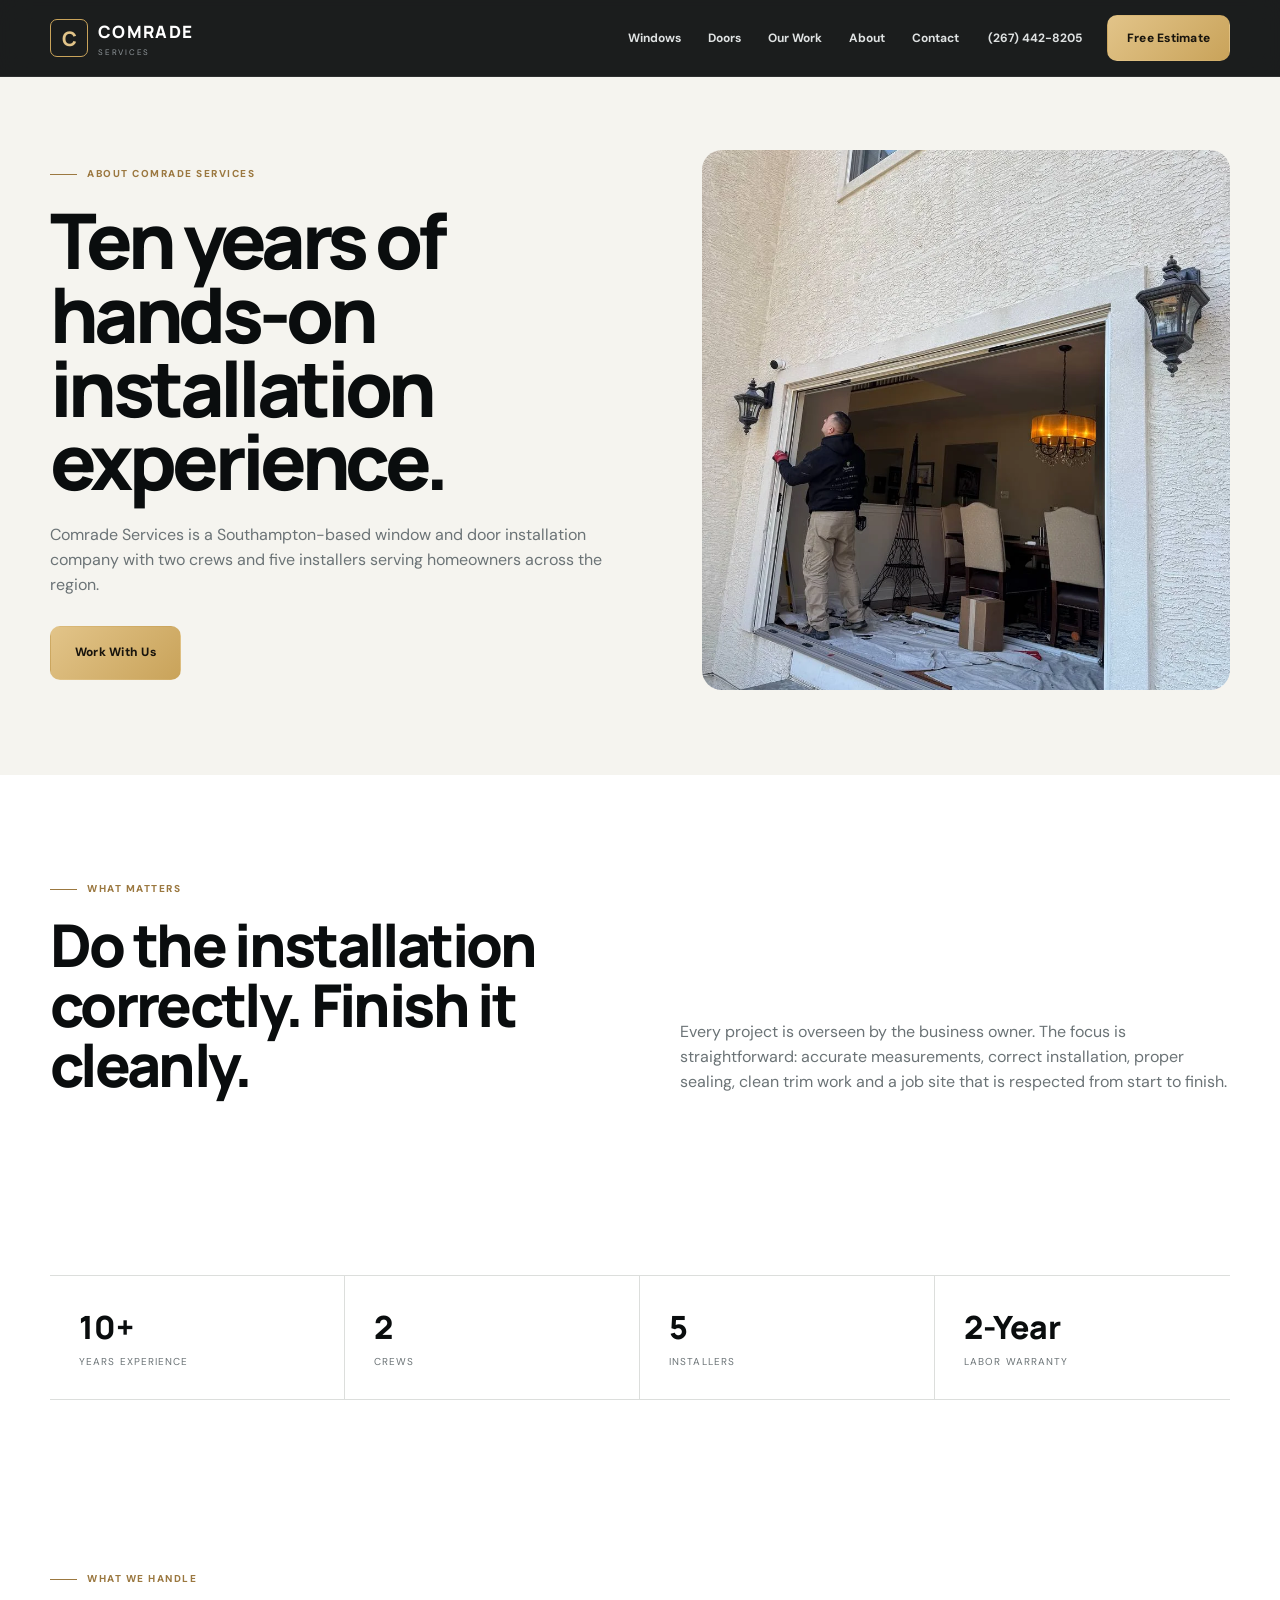
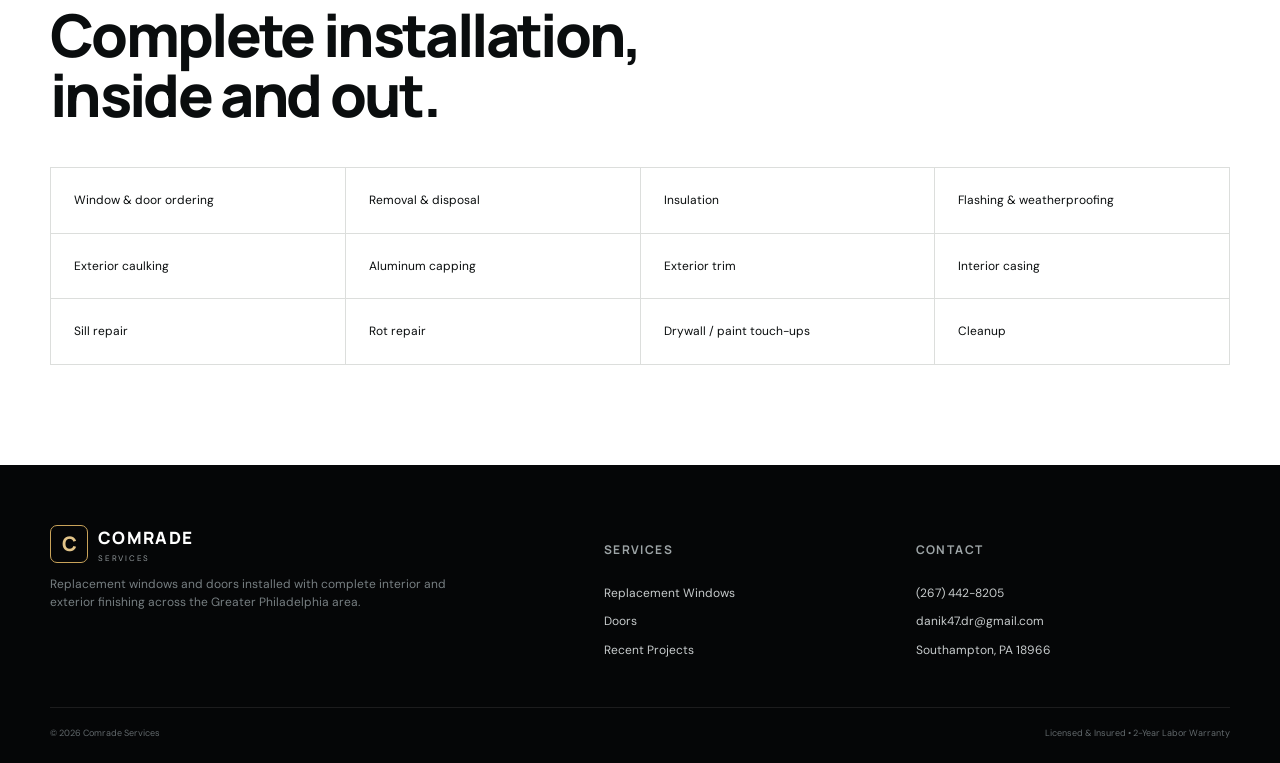
==== about.html @ f7e67348 "first commit" ====
<!doctype html>
<html lang="en">

<head>
    <meta charset="utf-8">
    <meta name="viewport" content="width=device-width,initial-scale=1">
    <title>About Comrade Services | Windows & Doors</title>
    <meta name="description"
        content="Learn about Comrade Services, a licensed and insured window and door installer based in Southampton, Pennsylvania.">
    <link rel="preconnect" href="https://fonts.googleapis.com">
    <link rel="preconnect" href="https://fonts.gstatic.com" crossorigin>
    <link
        href="https://fonts.googleapis.com/css2?family=DM+Sans:wght@400;500;600;700&family=Manrope:wght@500;600;700;800&display=swap"
        rel="stylesheet">
    <link rel="stylesheet" href="styles.css">
</head>

<body>
    <header class="site-header">
        <div class="container nav-wrap"><a class="brand" href="index.html"><span
                    class="brand-mark">C</span><span><strong>COMRADE</strong><small>SERVICES</small></span></a>
            <nav class="desktop-nav"><a href="windows.html">Windows</a><a href="doors.html">Doors</a><a
                    href="gallery.html">Our Work</a><a href="about.html">About</a><a href="contact.html">Contact</a>
            </nav><a class="header-phone" href="tel:+12674428205">(267) 442-8205</a><a
                class="btn btn-primary header-cta" href="contact.html">Free Estimate</a><button class="menu-btn"
                aria-label="Open menu"><span></span><span></span></button>
        </div>
        <div class="mobile-nav"><a href="windows.html">Windows</a><a href="doors.html">Doors</a><a
                href="gallery.html">Our Work</a><a href="about.html">About</a><a href="contact.html">Contact</a><a
                href="tel:+12674428205">Call (267) 442-8205</a></div>
    </header>
    <main>
        <section class="page-hero about-hero">
            <div class="container page-hero-grid">
                <div><span class="kicker">About Comrade Services</span>
                    <h1>Ten years of hands-on installation experience.</h1>
                    <p>Comrade Services is a Southampton-based window and door installation company with two crews and
                        five installers serving homeowners across the region.</p><a class="btn btn-primary btn-lg"
                        href="contact.html">Work With Us</a>
                </div><img src="assets/images/crew.webp" alt="Window installer working on a project">
            </div>
        </section>
        <section class="section">
            <div class="container split-head">
                <div><span class="kicker">What Matters</span>
                    <h2>Do the installation correctly. Finish it cleanly.</h2>
                </div>
                <div>
                    <p>Every project is overseen by the business owner. The focus is straightforward: accurate
                        measurements, correct installation, proper sealing, clean trim work and a job site that is
                        respected from start to finish.</p>
                </div>
            </div>
        </section>
        <section class="section stats">
            <div class="container stat-grid">
                <div><strong>10+</strong><span>Years Experience</span></div>
                <div><strong>2</strong><span>Crews</span></div>
                <div><strong>5</strong><span>Installers</span></div>
                <div><strong>2-Year</strong><span>Labor Warranty</span></div>
            </div>
        </section>
        <section class="section">
            <div class="container">
                <div class="section-head"><span class="kicker">What We Handle</span>
                    <h2>Complete installation, inside and out.</h2>
                </div>
                <div class="feature-list darktext"><span>Window & door ordering</span><span>Removal &
                        disposal</span><span>Insulation</span><span>Flashing & weatherproofing</span><span>Exterior
                        caulking</span><span>Aluminum capping</span><span>Exterior trim</span><span>Interior
                        casing</span><span>Sill repair</span><span>Rot repair</span><span>Drywall / paint
                        touch-ups</span><span>Cleanup</span></div>
            </div>
        </section>
    </main>
    <footer class="footer">
        <div class="container footer-grid">
            <div><a class="brand" href="index.html"><span
                        class="brand-mark">C</span><span><strong>COMRADE</strong><small>SERVICES</small></span></a>
                <p>Replacement windows and doors installed with complete interior and exterior finishing across the
                    Greater Philadelphia area.</p>
            </div>
            <div>
                <h4>Services</h4><a href="windows.html">Replacement Windows</a><a href="doors.html">Doors</a><a
                    href="gallery.html">Recent Projects</a>
            </div>
            <div>
                <h4>Contact</h4><a href="tel:+12674428205">(267) 442-8205</a><a
                    href="mailto:danik47.dr@gmail.com">danik47.dr@gmail.com</a><span>Southampton, PA 18966</span>
            </div>
        </div>
        <div class="container footer-bottom"><span>© <span data-year></span> Comrade Services</span><span>Licensed &
                Insured • 2-Year Labor Warranty</span></div>
    </footer>
    <script src="script.js"></script>
</body>

</html>
---- styles.css ----
:root {
    --ink: #0a0d0e;
    --ink2: #14191b;
    --paper: #f5f4ef;
    --white: #fff;
    --muted: #6b7376;
    --line: #dcdedc;
    --accent: #c9a35a;
    --accent2: #e2c489;
    --radius: 18px
}

* {
    box-sizing: border-box
}

html {
    scroll-behavior: smooth
}

body {
    margin: 0;
    font-family: "DM Sans", sans-serif;
    color: var(--ink);
    background: white;
    line-height: 1.55
}

img {
    display: block;
    width: 100%;
    height: auto
}

a {
    text-decoration: none;
    color: inherit
}

.container {
    width: min(1180px, calc(100% - 40px));
    margin: auto
}

.site-header {
    position: fixed;
    z-index: 50;
    top: 0;
    left: 0;
    right: 0;
    background: rgba(8, 10, 11, .92);
    backdrop-filter: blur(14px);
    border-bottom: 1px solid rgba(255, 255, 255, .08)
}

.nav-wrap {
    height: 76px;
    display: flex;
    align-items: center;
    gap: 25px
}

.brand {
    display: flex;
    gap: 10px;
    align-items: center;
    color: #fff;
    line-height: 1
}

.brand-mark {
    width: 38px;
    height: 38px;
    border: 1px solid var(--accent);
    display: grid;
    place-items: center;
    font: 800 20px Manrope;
    border-radius: 7px;
    color: var(--accent2)
}

.brand strong {
    display: block;
    font: 800 17px Manrope;
    letter-spacing: .08em
}

.brand small {
    display: block;
    font-size: 8px;
    letter-spacing: .22em;
    color: #92999c;
    margin-top: 5px
}

.desktop-nav {
    display: flex;
    gap: 27px;
    margin-left: auto
}

.desktop-nav a,
.header-phone {
    font-size: 12px;
    color: #dfe2e2;
    font-weight: 700
}

.desktop-nav a:hover {
    color: var(--accent2)
}

.header-phone {
    margin-left: 4px
}

.btn {
    display: inline-flex;
    align-items: center;
    justify-content: center;
    border-radius: 10px;
    min-height: 46px;
    padding: 0 19px;
    border: 1px solid transparent;
    font-size: 12px;
    font-weight: 800;
    letter-spacing: .02em;
    transition: .2s
}

.btn:hover {
    transform: translateY(-2px)
}

.btn-primary {
    background: linear-gradient(135deg, var(--accent2), var(--accent));
    color: #18140d
}

.btn-dark {
    background: var(--ink);
    color: #fff
}

.btn-ghost {
    border-color: rgba(255, 255, 255, .32);
    color: white;
    background: rgba(255, 255, 255, .04)
}

.btn-lg {
    min-height: 54px;
    padding: 0 24px
}

.menu-btn,
.mobile-nav {
    display: none
}

.hero {
    position: relative;
    min-height: 790px;
    display: flex;
    align-items: center;
    color: #fff;
    padding-top: 76px;
    overflow: hidden
}

.hero-bg,
.hero-shade {
    position: absolute;
    inset: 0
}

.hero-bg img {
    height: 100%;
    object-fit: cover
}

.hero-shade {
    background: linear-gradient(90deg, rgba(5, 7, 8, .91) 0%, rgba(5, 7, 8, .76) 43%, rgba(5, 7, 8, .20) 72%, rgba(5, 7, 8, .08))
}

.hero-content {
    position: relative;
    z-index: 2
}

.hero-content {
    padding-top: 45px
}

.kicker {
    text-transform: uppercase;
    letter-spacing: .15em;
    font-size: 10px;
    font-weight: 800;
    color: #9b7840
}

.kicker.light {
    color: var(--accent2)
}

.kicker:before {
    content: "";
    display: inline-block;
    width: 27px;
    height: 1px;
    background: currentColor;
    vertical-align: middle;
    margin-right: 10px
}

.hero h1,
.page-hero h1,
.simple-hero h1,
.contact-hero h1 {
    font: 800 clamp(52px, 7vw, 88px)/.96 Manrope;
    margin: 18px 0 25px;
    letter-spacing: -.06em;
    max-width: 780px
}

.hero h1 em {
    font-family: Georgia, serif;
    font-weight: 400;
    color: #efd9ad
}

.hero-content>p {
    max-width: 660px;
    font-size: 18px;
    color: #c3c8ca
}

.hero-actions {
    display: flex;
    gap: 12px;
    flex-wrap: wrap;
    margin-top: 32px
}

.hero-trust {
    display: flex;
    gap: 28px;
    flex-wrap: wrap;
    margin-top: 55px;
    padding-top: 23px;
    border-top: 1px solid rgba(255, 255, 255, .18);
    max-width: 720px
}

.hero-trust span {
    font-size: 11px;
    color: #d7dcdd;
    font-weight: 700
}

.quick-choice {
    background: #0b0e0f
}

.choice-grid {
    display: grid;
    grid-template-columns: repeat(3, 1fr)
}

.choice-grid>a {
    color: white;
    padding: 27px 25px;
    border-right: 1px solid rgba(255, 255, 255, .1);
    display: grid;
    grid-template-columns: 28px 1fr 24px;
    align-items: center;
    gap: 15px
}

.choice-grid>a:hover {
    background: #151a1c
}

.choice-grid>a>span {
    font-size: 10px;
    color: var(--accent2)
}

.choice-grid strong,
.choice-grid small {
    display: block
}

.choice-grid strong {
    font: 700 17px Manrope
}

.choice-grid small {
    font-size: 10px;
    color: #899195;
    margin-top: 4px
}

.section {
    padding: 100px 0
}

.intro-section {
    background: #fff
}

.split-head {
    display: grid;
    grid-template-columns: 1fr 1fr;
    gap: 80px;
    align-items: end
}

.split-head h2,
.section-head h2,
.warranty h2,
.service-area h2,
.cta h2 {
    font: 800 clamp(38px, 4.8vw, 59px)/1.02 Manrope;
    letter-spacing: -.045em;
    margin: 15px 0
}

.split-head p,
.section-head p,
.service-area p,
.warranty p,
.cta p {
    font-size: 16px;
    color: var(--muted)
}

.text-link {
    display: inline-block;
    margin-top: 15px;
    font-size: 12px;
    font-weight: 800
}

.section-head {
    max-width: 760px;
    margin-bottom: 42px
}

.work-highlight {
    background: var(--paper)
}

.masonry {
    display: grid;
    grid-template-columns: 1.2fr .8fr .8fr;
    grid-auto-rows: 280px;
    gap: 13px
}

.masonry figure {
    margin: 0;
    position: relative;
    overflow: hidden;
    border-radius: 15px
}

.masonry .wide {
    grid-column: span 2
}

.masonry .tall {
    grid-row: span 2
}

.masonry img {
    height: 100%;
    object-fit: cover;
    transition: .35s
}

.masonry figure:hover img {
    transform: scale(1.025)
}

figure figcaption {
    position: absolute;
    z-index: 2;
    left: 15px;
    bottom: 14px;
    color: white;
    font-size: 12px;
    font-weight: 800;
    text-shadow: 0 1px 10px rgba(0, 0, 0, .8)
}

.masonry figure:after,
.gallery-full figure:after {
    content: "";
    position: absolute;
    inset: 0;
    background: linear-gradient(transparent 55%, rgba(0, 0, 0, .62))
}

.center {
    text-align: center;
    margin-top: 34px
}

.stats {
    background: #fff;
    padding: 65px 0
}

.stat-grid {
    display: grid;
    grid-template-columns: repeat(4, 1fr);
    border-top: 1px solid var(--line);
    border-bottom: 1px solid var(--line)
}

.stat-grid div {
    padding: 29px;
    border-right: 1px solid var(--line)
}

.stat-grid div:last-child {
    border: 0
}

.stat-grid strong,
.stat-grid span {
    display: block
}

.stat-grid strong {
    font: 800 32px Manrope
}

.stat-grid span {
    font-size: 10px;
    text-transform: uppercase;
    letter-spacing: .11em;
    color: var(--muted);
    margin-top: 5px
}

.service-cards {
    background: #fff
}

.cards {
    display: grid;
    gap: 20px
}

.cards.two {
    grid-template-columns: repeat(2, 1fr)
}

.cards.three {
    grid-template-columns: repeat(3, 1fr)
}

.image-card {
    border: 1px solid var(--line);
    border-radius: 18px;
    overflow: hidden;
    background: white
}

.image-card img {
    height: 360px;
    object-fit: cover
}

.image-card>div {
    padding: 26px
}

.image-card span,
.text-cards span {
    font-size: 10px;
    color: #a77c39;
    font-weight: 800
}

.image-card h3,
.text-cards h3 {
    font: 800 24px Manrope;
    margin: 8px 0
}

.image-card p,
.text-cards p {
    color: var(--muted);
    font-size: 13px
}

.image-card a {
    font-size: 12px;
    font-weight: 800
}

.process-section {
    background: #0c1011;
    color: white
}

.section-head.light p {
    color: #8e9699
}

.process-grid {
    display: grid;
    grid-template-columns: repeat(4, 1fr);
    border-top: 1px solid rgba(255, 255, 255, .15);
    border-left: 1px solid rgba(255, 255, 255, .15)
}

.process-grid>div {
    padding: 28px;
    border-right: 1px solid rgba(255, 255, 255, .15);
    border-bottom: 1px solid rgba(255, 255, 255, .15);
    min-height: 210px
}

.process-grid b {
    color: var(--accent2);
    font-size: 11px
}

.process-grid h3 {
    margin: 42px 0 8px;
    font: 700 18px Manrope
}

.process-grid p {
    color: #889094;
    font-size: 12px
}

.transformation {
    background: #fff
}

.transform-grid {
    display: grid;
    grid-template-columns: repeat(3, 1fr);
    gap: 14px
}

.transform-grid figure {
    margin: 0;
    position: relative;
    background: #111;
    border-radius: 16px;
    overflow: hidden
}

.transform-grid img {
    height: 410px;
    object-fit: cover
}

.transform-grid figcaption {
    left: 18px;
    bottom: 18px
}

.transform-grid figcaption b,
.transform-grid figcaption span {
    display: block
}

.transform-grid figcaption span {
    font-weight: 400;
    font-size: 10px;
    color: #ddd;
    margin-top: 3px
}

.transform-grid figure:after {
    content: "";
    position: absolute;
    inset: 0;
    background: linear-gradient(transparent 60%, rgba(0, 0, 0, .68))
}

.warranty {
    background: #1a2022;
    color: white
}

.warranty-box {
    display: flex;
    align-items: end;
    justify-content: space-between;
    gap: 60px
}

.warranty-box>div {
    max-width: 720px
}

.warranty p {
    color: #91999b
}

.service-area {
    background: var(--paper)
}

.service-area-grid {
    display: grid;
    grid-template-columns: 1fr 1fr;
    gap: 80px
}

.area-list {
    display: flex;
    flex-wrap: wrap;
    gap: 10px;
    align-content: start
}

.area-list span {
    padding: 11px 14px;
    background: white;
    border: 1px solid #dedfdc;
    border-radius: 999px;
    font-size: 11px;
    font-weight: 700
}

.cta {
    padding: 80px 0;
    background: #080a0b;
    color: #fff
}

.cta-inner {
    display: flex;
    align-items: center;
    justify-content: space-between;
    gap: 60px
}

.cta p {
    color: #888f92
}

.cta-actions {
    display: grid;
    gap: 14px;
    text-align: center
}

.cta-actions>a:last-child {
    font: 800 18px Manrope;
    color: var(--accent2)
}

.footer {
    background: #050607;
    color: #fff;
    padding: 60px 0 22px
}

.footer-grid {
    display: grid;
    grid-template-columns: 2fr 1fr 1.3fr;
    gap: 70px
}

.footer-grid p {
    color: #777f82;
    font-size: 12px;
    max-width: 400px
}

.footer-grid h4 {
    font: 700 12px Manrope;
    text-transform: uppercase;
    letter-spacing: .12em;
    color: #9da4a6
}

.footer-grid>div:not(:first-child) {
    display: flex;
    flex-direction: column;
    gap: 10px
}

.footer-grid>div:not(:first-child) a,
.footer-grid>div:not(:first-child) span {
    font-size: 12px;
    color: #c7cbcc
}

.footer-bottom {
    margin-top: 48px;
    padding-top: 19px;
    border-top: 1px solid rgba(255, 255, 255, .09);
    display: flex;
    justify-content: space-between;
    font-size: 9px;
    color: #62696c
}

.page-hero {
    padding: 150px 0 85px;
    background: var(--paper)
}

.page-hero-grid {
    display: grid;
    grid-template-columns: 1fr .9fr;
    align-items: center;
    gap: 65px
}

.page-hero h1 {
    font-size: clamp(50px, 6vw, 78px);
    color: var(--ink)
}

.page-hero p {
    color: var(--muted);
    font-size: 16px;
    max-width: 620px;
    margin-bottom: 28px
}

.page-hero img {
    height: 540px;
    object-fit: cover;
    border-radius: 20px
}

.type-grid {
    display: grid;
    grid-template-columns: repeat(3, 1fr);
    border-top: 1px solid var(--line);
    border-left: 1px solid var(--line)
}

.type-grid article {
    padding: 27px;
    border-right: 1px solid var(--line);
    border-bottom: 1px solid var(--line);
    min-height: 190px
}

.type-grid article>span {
    font-size: 10px;
    color: #a77c39;
    font-weight: 800
}

.type-grid h3 {
    margin: 25px 0 7px;
    font-size: 18px
}

.type-grid p {
    font-size: 12px;
    color: var(--muted)
}

.alt {
    background: var(--paper)
}

.gallery-strip {
    display: grid;
    grid-template-columns: repeat(4, 1fr);
    gap: 12px
}

.gallery-strip img {
    height: 320px;
    object-fit: cover;
    border-radius: 14px
}

.dark-section {
    background: #111617;
    color: white
}

.dark-section p {
    color: #929a9d
}

.text-cards article {
    padding: 28px;
    border: 1px solid var(--line);
    border-radius: 16px
}

.door-types article {
    border: 1px solid var(--line);
    border-radius: 16px;
    overflow: hidden;
    background: white
}

.door-types img {
    height: 280px;
    object-fit: cover
}

.door-types h3,
.door-types p {
    margin-left: 20px;
    margin-right: 20px
}

.door-types h3 {
    margin-top: 20px;
    margin-bottom: 7px
}

.door-types p {
    color: var(--muted);
    font-size: 12px;
    margin-bottom: 24px
}

.feature-list {
    display: grid;
    grid-template-columns: repeat(4, 1fr);
    border-top: 1px solid rgba(255, 255, 255, .14);
    border-left: 1px solid rgba(255, 255, 255, .14)
}

.feature-list span {
    padding: 23px;
    border-right: 1px solid rgba(255, 255, 255, .14);
    border-bottom: 1px solid rgba(255, 255, 255, .14);
    font-size: 12px
}

.feature-list.darktext {
    border-color: var(--line)
}

.feature-list.darktext span {
    border-color: var(--line)
}

.simple-hero {
    padding: 155px 0 70px;
    background: #101415;
    color: white
}

.simple-hero h1 {
    font-size: clamp(55px, 7vw, 88px)
}

.simple-hero p {
    color: #90989b
}

.gallery-full {
    columns: 3;
    column-gap: 14px
}

.gallery-full figure {
    break-inside: avoid;
    margin: 0 0 14px;
    position: relative;
    border-radius: 14px;
    overflow: hidden
}

.gallery-full img {
    width: 100%
}

.about-hero img {
    object-position: center
}

.contact-hero {
    padding: 150px 0 85px;
    background: #0b0e0f;
    color: white;
    min-height: 100vh
}

.contact-grid {
    display: grid;
    grid-template-columns: .85fr 1.15fr;
    gap: 70px
}

.contact-hero h1 {
    font-size: clamp(54px, 6vw, 80px)
}

.contact-hero>div>div>p {
    color: #92999c;
    max-width: 520px
}

.contact-links {
    display: grid;
    gap: 13px;
    margin-top: 45px
}

.contact-links>a,
.contact-links>div {
    padding: 18px 0;
    border-top: 1px solid rgba(255, 255, 255, .12)
}

.contact-links small,
.contact-links strong {
    display: block
}

.contact-links small {
    text-transform: uppercase;
    letter-spacing: .13em;
    font-size: 9px;
    color: #777f82
}

.contact-links strong {
    font: 700 17px Manrope;
    margin-top: 5px
}

.lead-form {
    background: white;
    color: var(--ink);
    padding: 32px;
    border-radius: 18px
}

.lead-form h2 {
    font: 800 29px Manrope;
    margin-top: 0
}

.lead-form fieldset {
    border: 0;
    padding: 0;
    margin: 0 0 18px
}

.lead-form legend,
.lead-form label {
    font-size: 10px;
    text-transform: uppercase;
    letter-spacing: .08em;
    font-weight: 800
}

.project-buttons {
    display: grid;
    grid-template-columns: repeat(3, 1fr);
    gap: 8px;
    margin-top: 8px
}

.project-buttons input {
    position: absolute;
    opacity: 0
}

.project-buttons span {
    display: grid;
    place-items: center;
    min-height: 53px;
    border: 1px solid var(--line);
    border-radius: 9px;
    cursor: pointer;
    font-size: 11px
}

.project-buttons input:checked+span {
    background: #111;
    color: white;
    border-color: #111
}

.form-row {
    display: grid;
    grid-template-columns: 1fr 1fr;
    gap: 12px
}

.lead-form label {
    display: grid;
    gap: 6px;
    margin-bottom: 12px
}

.lead-form input,
.lead-form select,
.lead-form textarea {
    width: 100%;
    padding: 13px;
    border: 1px solid var(--line);
    border-radius: 9px;
    background: #fbfbf9;
    font: 400 14px "DM Sans";
    outline: none
}

.lead-form input:focus,
.lead-form select:focus,
.lead-form textarea:focus {
    border-color: #9f7a3e
}

.full {
    width: 100%
}

.form-note {
    text-align: center;
    font-size: 9px;
    color: #899093;
    margin: 10px 0 0
}

@media(max-width:1000px) {

    .desktop-nav,
    .header-phone {
        display: none
    }

    .menu-btn {
        display: grid;
        margin-left: auto;
        gap: 5px;
        background: none;
        border: 0
    }

    .menu-btn span {
        width: 24px;
        height: 2px;
        background: #fff
    }

    .mobile-nav.open {
        display: grid;
        padding: 19px 20px;
        background: #080a0b;
        gap: 15px;
        color: white;
        font-weight: 700
    }

    .hero {
        min-height: 720px
    }

    .split-head,
    .service-area-grid,
    .page-hero-grid,
    .contact-grid {
        grid-template-columns: 1fr;
        gap: 35px
    }

    .page-hero img {
        height: 470px
    }

    .cards.three,
    .type-grid {
        grid-template-columns: repeat(2, 1fr)
    }

    .process-grid,
    .feature-list {
        grid-template-columns: repeat(2, 1fr)
    }

    .masonry {
        grid-template-columns: 1fr 1fr
    }

    .masonry .wide {
        grid-column: span 2
    }

    .gallery-strip {
        grid-template-columns: 1fr 1fr
    }

    .gallery-full {
        columns: 2
    }

    .footer-grid {
        grid-template-columns: 1.6fr 1fr 1fr
    }

    .cta-inner,
    .warranty-box {
        align-items: flex-start;
        flex-direction: column
    }

    .choice-grid {
        grid-template-columns: 1fr
    }

    .choice-grid>a {
        border-right: 0;
        border-bottom: 1px solid rgba(255, 255, 255, .1)
    }
}

@media(max-width:680px) {
    .container {
        width: min(100% - 28px, 1180px)
    }

    .header-cta {
        display: none
    }

    .hero {
        min-height: 700px
    }

    .hero-shade {
        background: linear-gradient(180deg, rgba(5, 7, 8, .45), rgba(5, 7, 8, .92) 70%)
    }

    .hero-content {
        align-self: flex-end;
        padding-bottom: 55px
    }

    .hero h1 {
        font-size: 53px
    }

    .hero-content>p {
        font-size: 15px
    }

    .hero-trust {
        gap: 12px
    }

    .hero-trust span {
        width: 46%
    }

    .section {
        padding: 72px 0
    }

    .cards.two,
    .cards.three,
    .transform-grid,
    .stat-grid,
    .type-grid,
    .gallery-strip,
    .form-row,
    .project-buttons {
        grid-template-columns: 1fr
    }

    .stat-grid div {
        border-right: 0;
        border-bottom: 1px solid var(--line)
    }

    .masonry {
        grid-template-columns: 1fr;
        grid-auto-rows: 270px
    }

    .masonry .wide {
        grid-column: auto
    }

    .masonry .tall {
        grid-row: auto
    }

    .process-grid,
    .feature-list {
        grid-template-columns: 1fr
    }

    .image-card img {
        height: 290px
    }

    .transform-grid img {
        height: 330px
    }

    .page-hero {
        padding-top: 125px
    }

    .page-hero h1,
    .simple-hero h1,
    .contact-hero h1 {
        font-size: 50px
    }

    .page-hero img {
        height: 390px
    }

    .gallery-full {
        columns: 1
    }

    .footer-grid {
        grid-template-columns: 1fr;
        gap: 35px
    }

    .footer-bottom {
        flex-direction: column;
        gap: 8px
    }

    .contact-hero {
        padding-top: 125px
    }

    .lead-form {
        padding: 20px
    }

    .service-area-grid {
        gap: 30px
    }
}
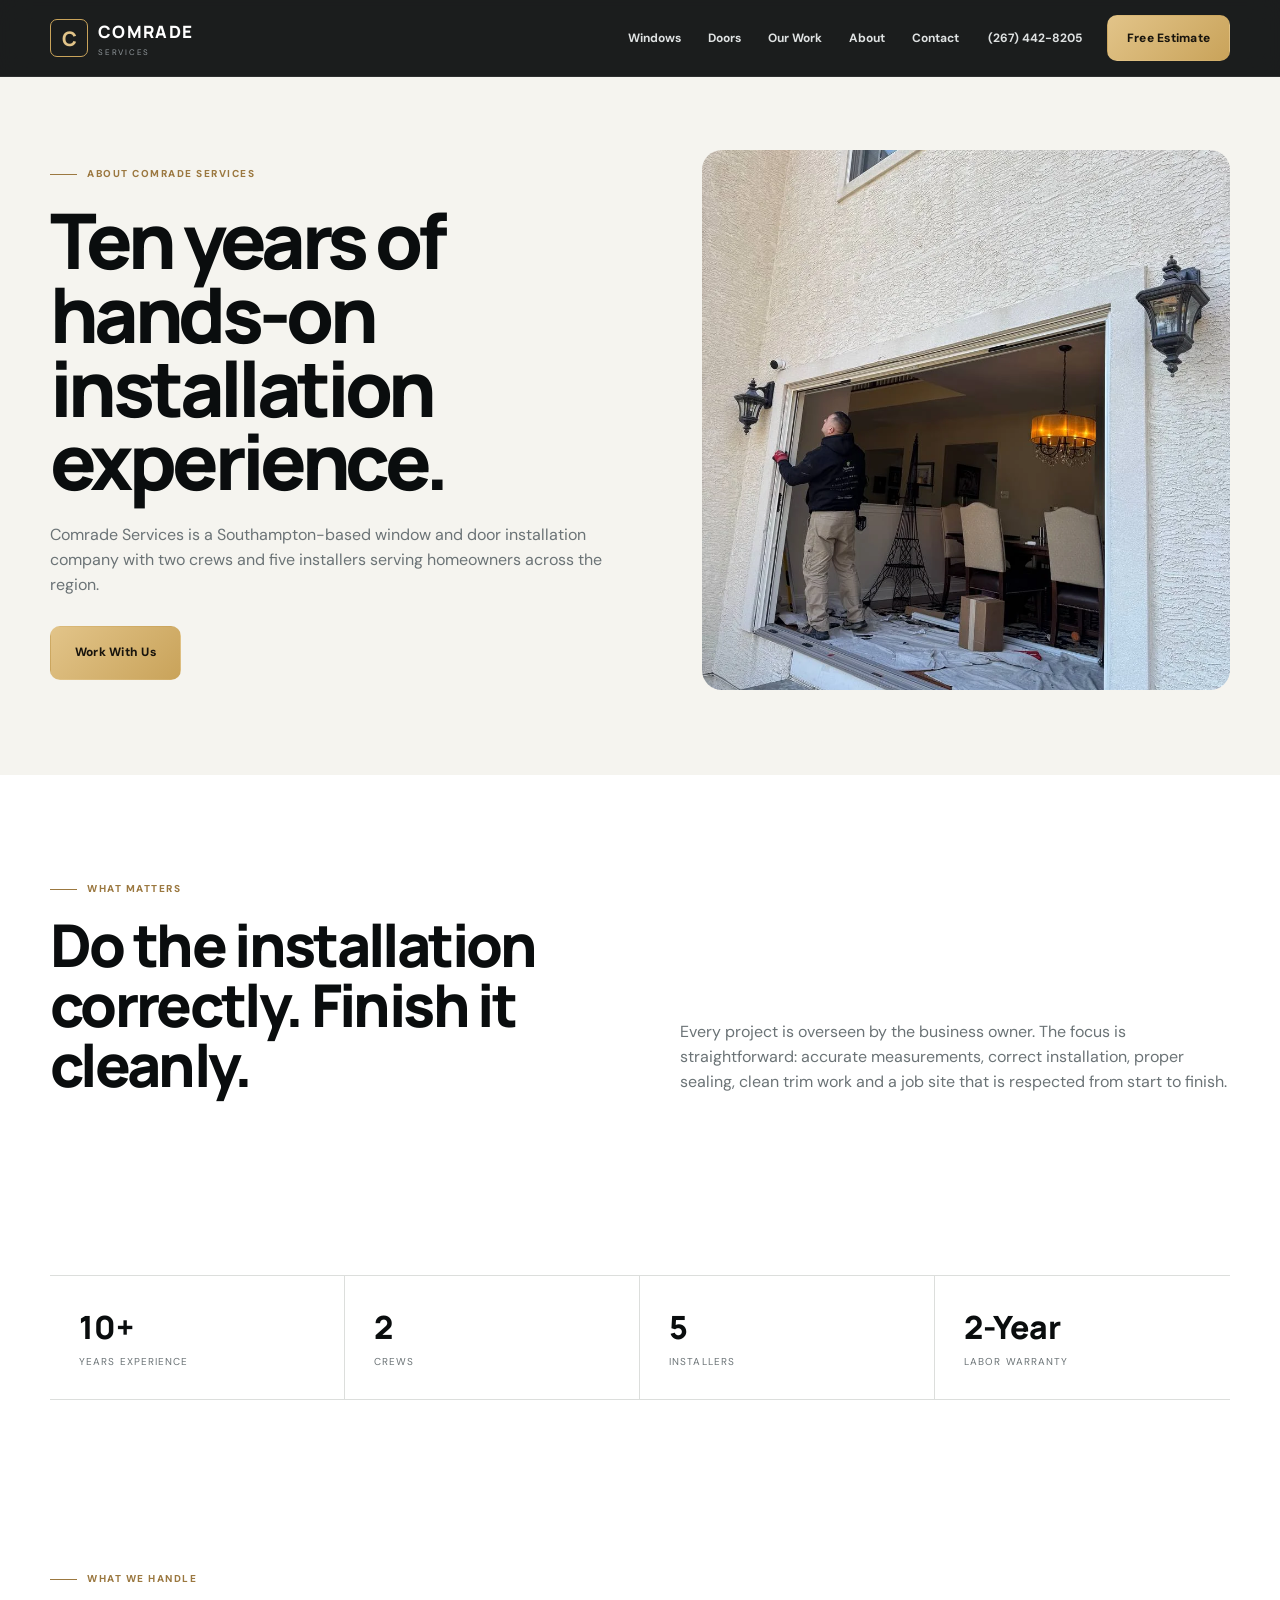
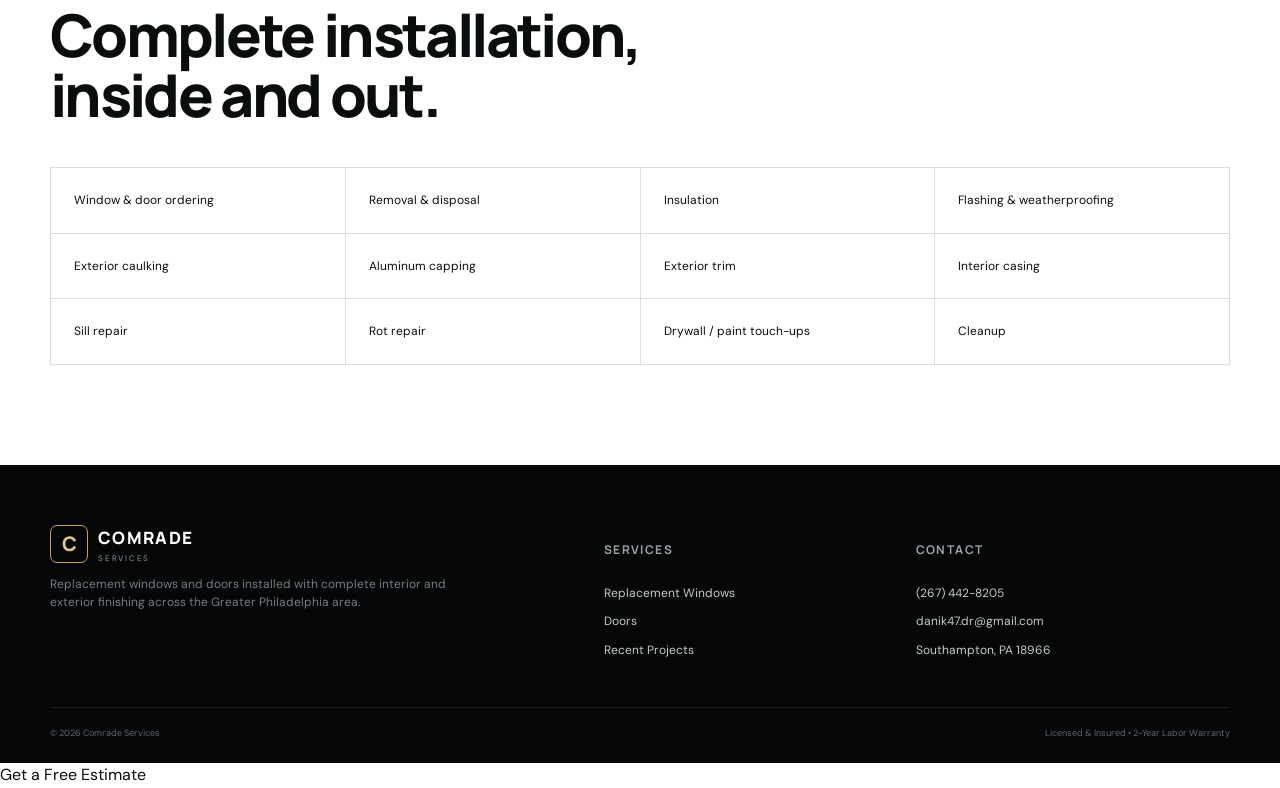
==== commit b399813c: "Improve conversion tracking and lead experience" ====
--- a/about.html
+++ b/about.html
@@ -2,7 +2,16 @@
 <html lang="en">
 
 <head>
-    <meta charset="utf-8">
+    
+    <!-- Google tag (gtag.js) -->
+    <script async src="https://www.googletagmanager.com/gtag/js?id=AW-18445562995"></script>
+    <script>
+      window.dataLayer = window.dataLayer || [];
+      function gtag(){dataLayer.push(arguments);}
+      gtag('js', new Date());
+      gtag('config', 'AW-18445562995');
+    </script>
+<meta charset="utf-8">
     <meta name="viewport" content="width=device-width,initial-scale=1">
     <title>About Comrade Services | Windows & Doors</title>
     <meta name="description"
@@ -92,6 +101,7 @@
         <div class="container footer-bottom"><span>© <span data-year></span> Comrade Services</span><span>Licensed &
                 Insured • 2-Year Labor Warranty</span></div>
     </footer>
+    <a class="floating-estimate" href="contact.html">Get a Free Estimate</a>
     <script src="script.js"></script>
 </body>
 
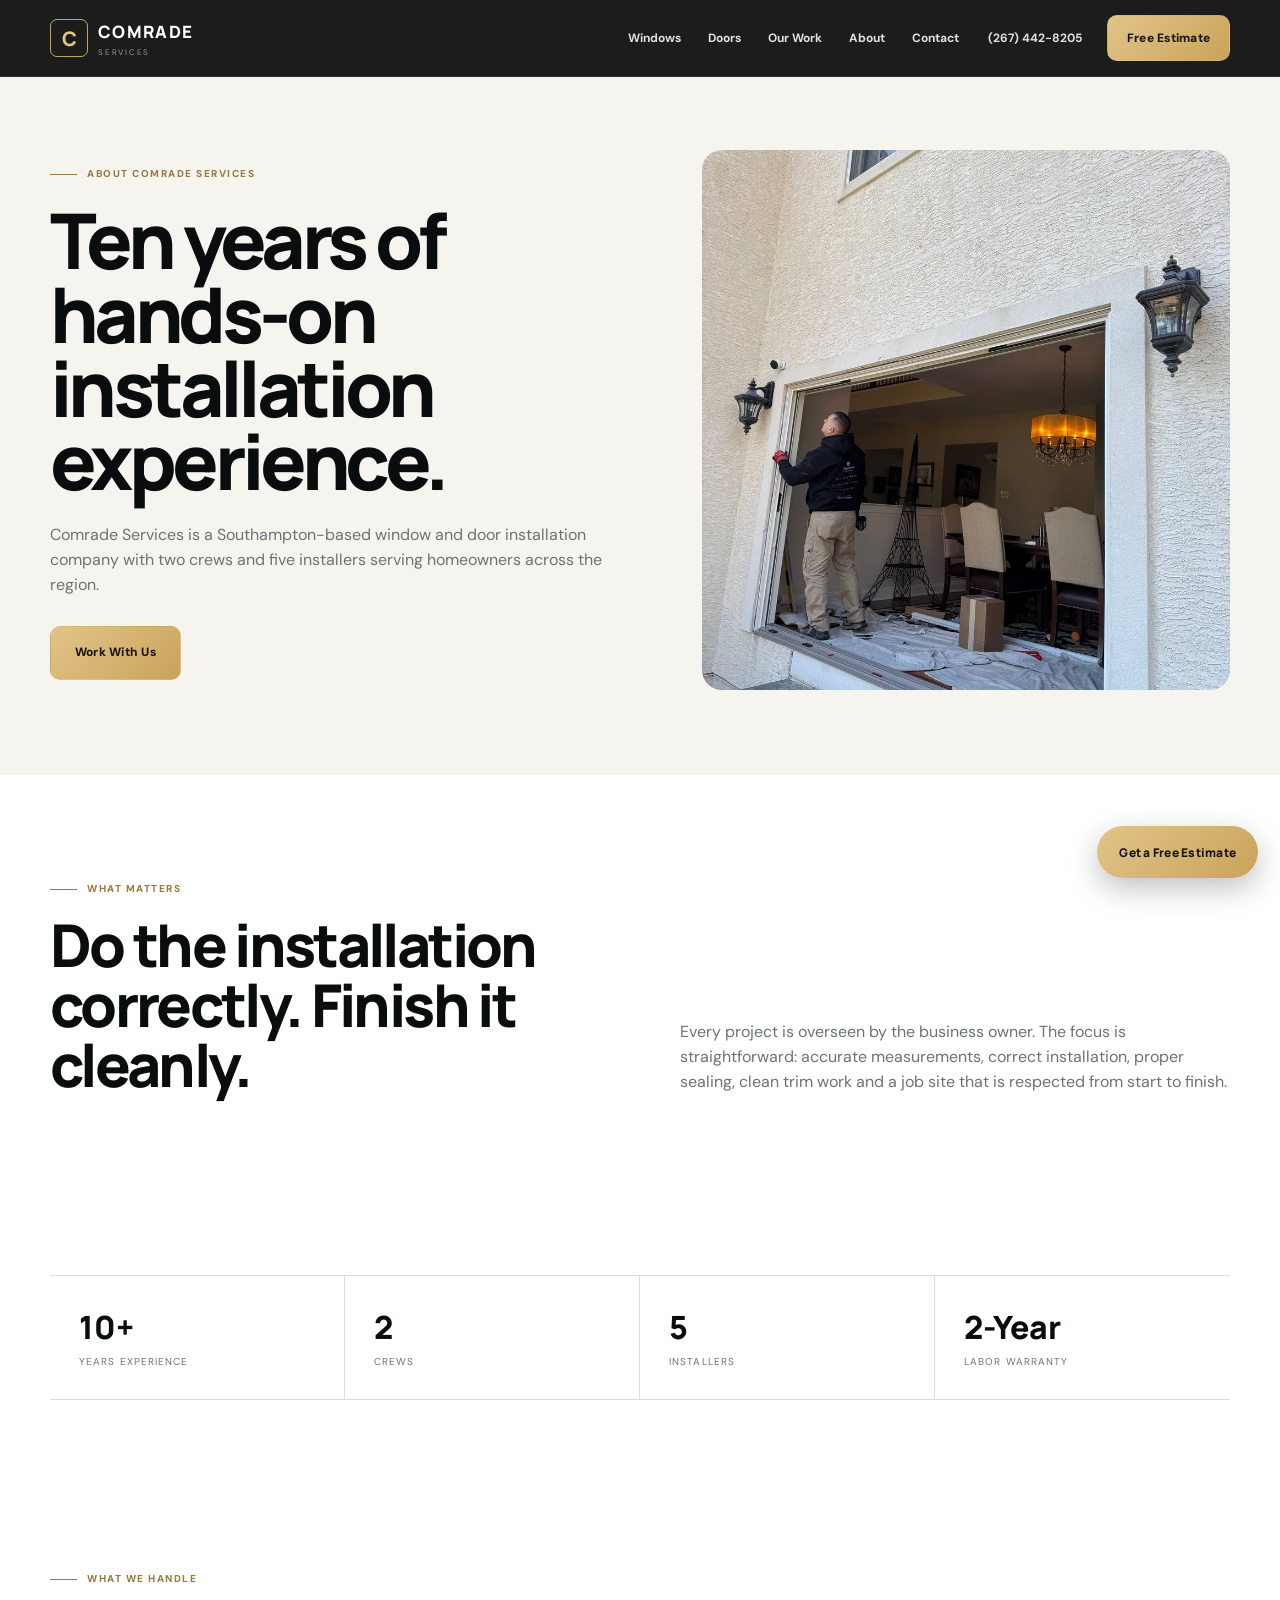
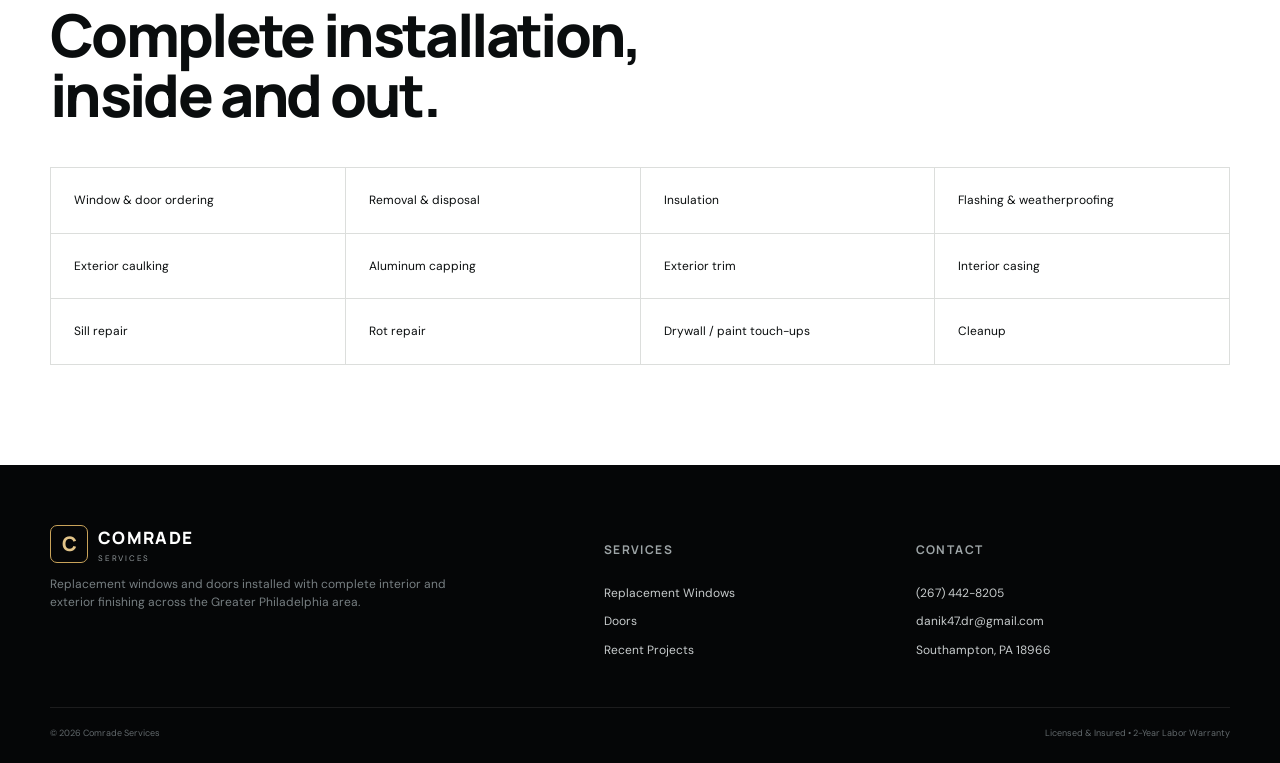
==== commit b9d9d81a: "Add Google Ads conversion destination tag" ====
--- a/about.html
+++ b/about.html
@@ -10,6 +10,7 @@
       function gtag(){dataLayer.push(arguments);}
       gtag('js', new Date());
       gtag('config', 'AW-18445562995');
+  gtag('config', 'AW-73782251980');
     </script>
 <meta charset="utf-8">
     <meta name="viewport" content="width=device-width,initial-scale=1">
--- a/styles.css
+++ b/styles.css
@@ -1247,4 +1247,69 @@
     .service-area-grid {
         gap: 30px
     }
-}+}
+
+/* Conversion-focused persistent CTA */
+.floating-estimate {
+    position: fixed;
+    right: 22px;
+    bottom: 22px;
+    z-index: 1000;
+    display: inline-flex;
+    align-items: center;
+    justify-content: center;
+    min-height: 52px;
+    padding: 0 22px;
+    border-radius: 999px;
+    background: linear-gradient(135deg, var(--accent2), var(--accent));
+    color: #18140d;
+    font: 800 12px Manrope, sans-serif;
+    letter-spacing: .02em;
+    box-shadow: 0 10px 30px rgba(0,0,0,.25);
+}
+.floating-estimate:hover { transform: translateY(-2px); }
+
+.thank-you-page {
+    min-height: 100vh;
+    display: grid;
+    place-items: center;
+    padding: 48px 20px;
+    background: #0b0e0f;
+}
+.thank-you-card {
+    width: min(760px, 100%);
+    padding: 48px;
+    border-radius: 20px;
+    background: #fff;
+    text-align: center;
+}
+.thank-you-card h1 {
+    margin: 16px auto 18px;
+    font: 800 clamp(38px, 6vw, 62px)/1.02 Manrope, sans-serif;
+    letter-spacing: -.045em;
+}
+.thank-you-card > p {
+    max-width: 620px;
+    margin: 0 auto;
+    color: var(--muted);
+    font-size: 16px;
+}
+.thank-you-card .thank-you-note { margin-top: 18px; }
+.thank-you-card .thank-you-note a { font-weight: 800; }
+.thank-you-actions {
+    margin-top: 28px;
+    display: flex;
+    gap: 12px;
+    justify-content: center;
+    flex-wrap: wrap;
+}
+@media(max-width:680px) {
+    .floating-estimate {
+        right: 14px;
+        left: 14px;
+        bottom: 14px;
+        min-height: 54px;
+    }
+    body { padding-bottom: 72px; }
+    .thank-you-card { padding: 32px 20px; }
+}
